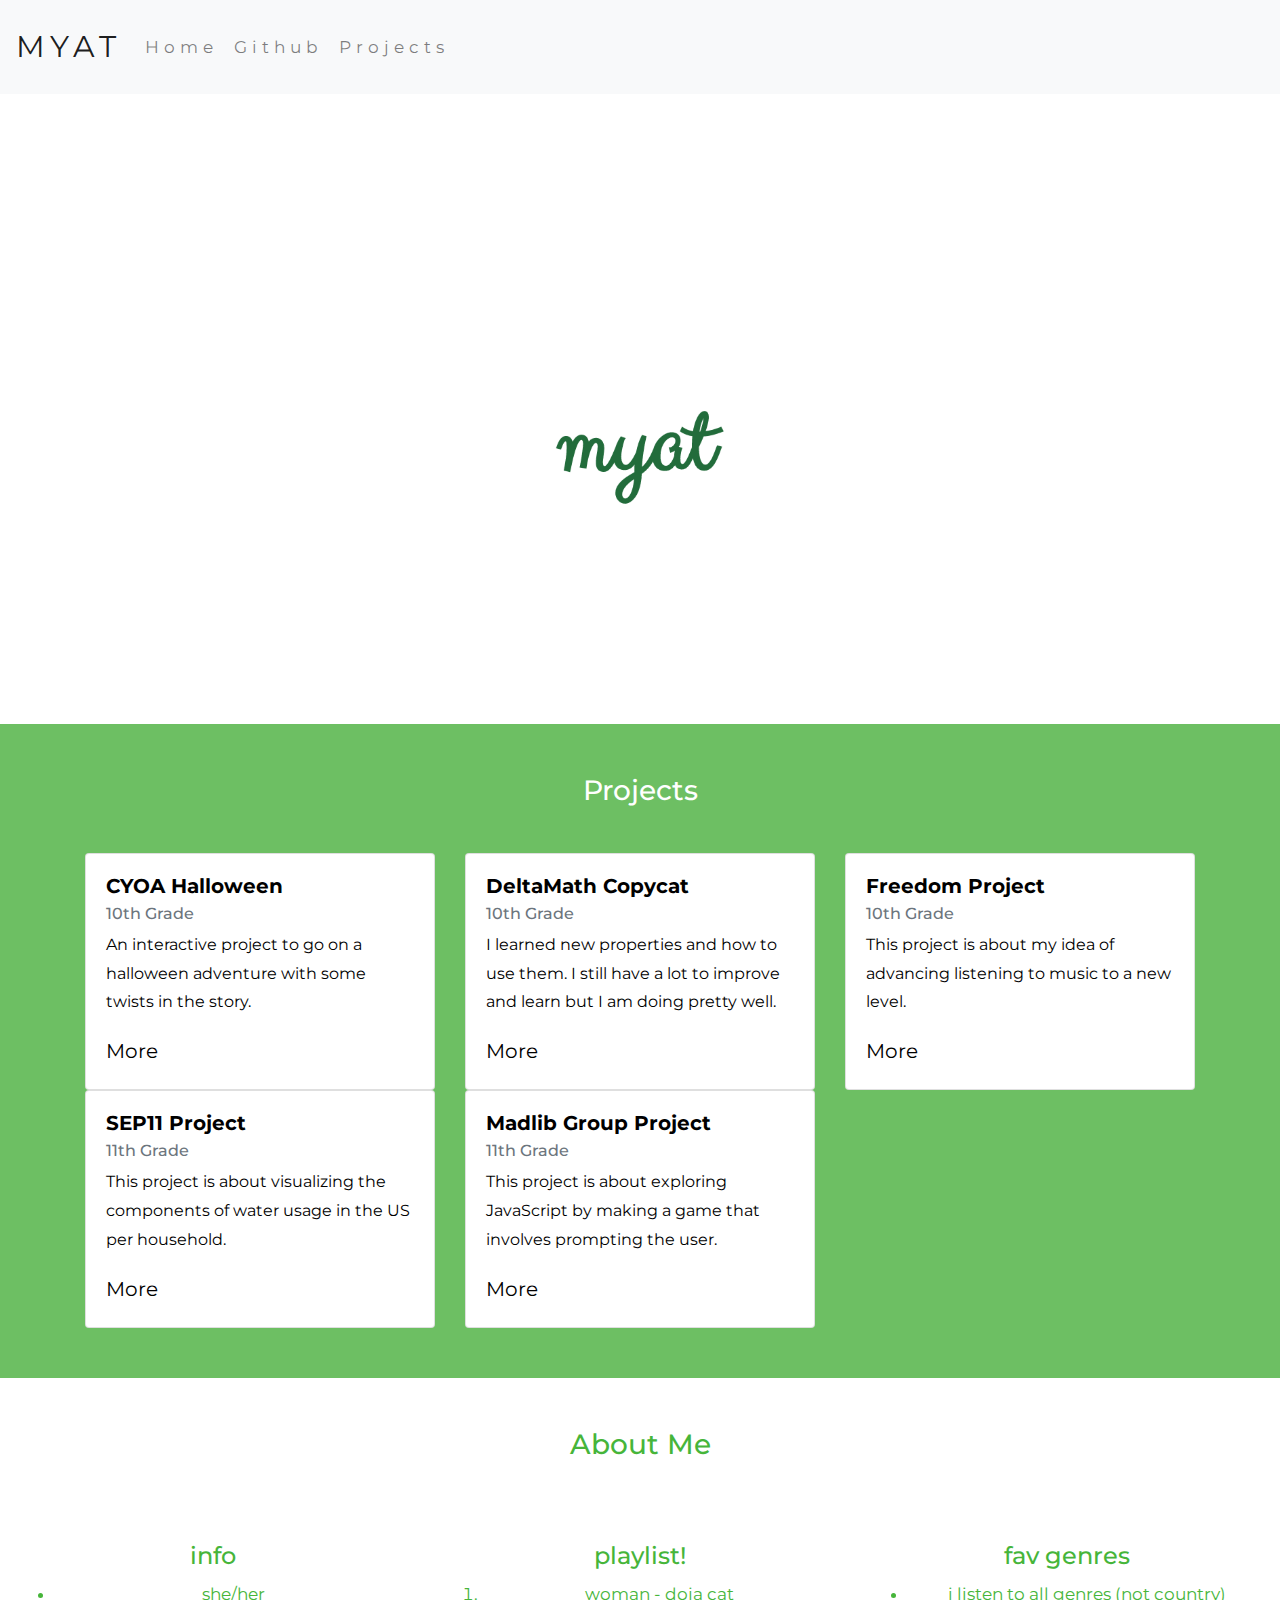
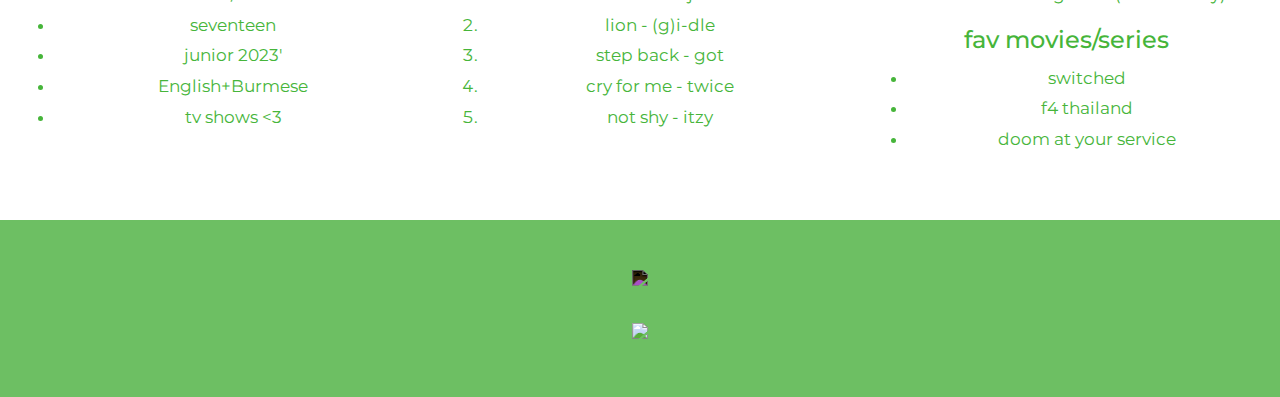
==== index.html @ e3eadd00 "Update index.html" ====
<!DOCTYPE html>
<html lang="en">

<head>
    <title class="owner-name">#</title>
    <meta charset="utf-8">
    <meta name="viewport" content="width=device-width, initial-scale=1">
    <link rel="stylesheet" href="https://stackpath.bootstrapcdn.com/bootstrap/4.3.1/css/bootstrap.min.css">
    <link href="https://fonts.googleapis.com/css?family=Montserrat" rel="stylesheet">
    <link rel="stylesheet" href="style.css" type="text/css">
    <script src="https://code.jquery.com/jquery-3.3.1.slim.min.js"></script>
    <script src="https://cdnjs.cloudflare.com/ajax/libs/popper.js/1.14.7/umd/popper.min.js"></script>
    <script src="https://stackpath.bootstrapcdn.com/bootstrap/4.3.1/js/bootstrap.min.js"></script>

</head>

<body>

    <!-- Navbar -->

    <nav class="navbar navbar-expand-lg navbar-light bg-light">
        <a class="navbar-brand owner-name" href="#"></a>
        <button class="navbar-toggler" type="button" data-toggle="collapse" data-target="#navbarSupportedContent" aria-controls="navbarSupportedContent" aria-expanded="false" aria-label="Toggle navigation">
            <span class="navbar-toggler-icon"></span>
        </button>

        <div class="collapse navbar-collapse" id="navbarSupportedContent">
            <ul class="navbar-nav mr-auto">
                <li class="nav-item">
                    <a class="nav-link" href="index.html">Home</a>
                </li>
                <li class="nav-item">
                    <a class="nav-link" href="#" id="github" target="_blank">Github</a>
                </li>
                <li class="nav-item">
                    <a class="nav-link" href="#projects">Projects</a>
                </li>
            </ul>
        </div>
    </nav>

    <!-- First Container -->
    <div class="con container-fluid bg-1 text-center">
        <!--<h1 class="margin">Name</h1>-->
        <img src="img/logo.png" class="img-fluid" alt="Logo" id="logo">
    </div>

    <!-- Second Container -->
    <div class="container-fluid bg-2 text-center" id="projects">
        <h3 class="margin">Projects</h3>
        
        <div class="container">
            <div class="row">
                
                
                 
                <div class="col-sm-4">
                    <div class="card">
                        <div class="card-body">
                            <h5 class="card-title">CYOA Halloween</h5>
                            <h6 class="card-subtitle mb-2 text-muted">10th Grade</h6>
                            <p class="card-text">An interactive project to go on a halloween adventure with some twists in the story.</p>
                            <a href="projects/cyoa.html" class="card-link">More</a>
                        </div>
                    </div>
                </div>
                
                
 
                <div class="col-sm-4">
                    <div class="card">
                        <div class="card-body">
                            <h5 class="card-title">DeltaMath Copycat</h5>
                            <h6 class="card-subtitle mb-2 text-muted">10th Grade</h6>
                            <p class="card-text">I learned new properties and how to use them. I still have a lot to improve and learn but I am doing pretty well.</p>
                            <a href="projects/deltamathcc.html" class="card-link">More</a>
                        </div>
                    </div>
                </div>
                
                
                
                 <div class="col-sm-4">
                    <div class="card">
                        <div class="card-body">
                            <h5 class="card-title">Freedom Project</h5>
                            <h6 class="card-subtitle mb-2 text-muted">10th Grade</h6>
                            <p class="card-text">This project is about my idea of advancing listening to music to a new level.</p>
                            <a href="projects/fdp.html" class="card-link">More</a>
                        </div>
                    </div>
                </div>
                
                <div class="col-sm-4">
                    <div class="card">
                        <div class="card-body">
                            <h5 class="card-title">SEP11 Project</h5>
                            <h6 class="card-subtitle mb-2 text-muted">11th Grade</h6>
                            <p class="card-text">This project is about visualizing the components of water usage in the US per household.</p>
                            <a href="projects/sep11-fp.html" class="card-link">More</a>
                        </div>
                    </div>
                </div>
                
                <div class="col-sm-4">
                    <div class="card">
                        <div class="card-body">
                            <h5 class="card-title">Madlib Group Project</h5>
                            <h6 class="card-subtitle mb-2 text-muted">11th Grade</h6>
                            <p class="card-text">This project is about exploring JavaScript by making a game that involves prompting the user.</p>
                            <a href="https://github.com/hstatsep-students/madlib-cc-jan-myat-tarek-madlib" class="card-link">More</a>
                        </div>
                    </div>
                </div>


                
            </div>
        </div>
        </a>
    </div>

    <!-- Third Container (Grid) -->
    <div class="container-fluid bg-3 text-center">
        <h3 class="margin">About Me</h3><br>
        <div class="row">
            <div class="col-sm-4">
                <h4>info</h4>
                <ul><li>she/her</li>
                <li>seventeen</li>
                <li>junior 2023'</li>
                <li>English+Burmese</li>
                <li>tv shows <3</li>
                </ul>
            </div>
            <div class="col-sm-4">
                <h4>playlist!</h4>
                <ol><li>woman - doja cat</li>
                <li>lion - (g)i-dle</li>
                <li>step back - got</li>
                <li>cry for me - twice</li>
                <li>not shy - itzy</li>
                
                </ol>
            </div>
            <div class="col-sm-4">
                <h4>fav genres</h4>
                <ul>
                <li>i listen to all genres (not country)</li>
                </ul>
            <h4>fav movies/series</h4>
            <ul>
                <li>switched</li>
                <li>f4 thailand</li>
                <li>doom at your service</li>
            
            </ul>
                
                
            </div>
        </div>
    </div>

    <!-- Footer -->
    <footer class="container-fluid bg-4 text-center">
        <a href="#" target="_blank" id="fork"><img src="img/fork.png"></a><br>
        <a href="https://hstatsep.github.io" target="_blank"><img src="https://hstatsep.github.io/img/hstatsep-logo-small.png" id="sep"></a>
    </footer>


    <script src="script.js"></script>
</body>

</html>
---- style.css ----
html, body {
    height: 100%;
}

body {
    font: 20px Montserrat, sans-serif;
    line-height: 1.8;
    color: #a98e8e;
}

p {
    font-size: 16px;
}

.container {
    color: white;
    background-color: #6dbf63;
}


a{
    color: black;
}
    a:hover {
    color: green;
}

#logo{
    max-height: 300px;
}

#imgg {
    position: absolute;
    right: 198px;
    bottom: 208px; 
}

#fork img{
    height: 25px;
    margin-bottom: 25px;
    filter: invert(1);
}

#sep {
    height: 75px;
}

.margin {
    margin-bottom: 45px;
}

.bg-1 {
    background-image: url(https://i.pinimg.com/564x/55/d0/e9/55d0e94e10cbed8e68897b854dfe41ae.jpg);
    background-repeat: no-repeat;
    background-size: 1250px;
    background-position: center;
    color: #a98e8e;
}

.bg-2 {
    background-color: #6dbf63; /* Blue */
    color: #ffffff;
}

.card {
    color: black;
    text-align: left;
}

.card-title {
    font-weight: 700;
}

.bg-3 {
    background-color: #ffffff; /* Black */
    color: #46b53a;
}

.bg-4 {
    background-color: #6dbf63; /* Dark Gray */
    color: #ffffff;
}

.container-fluid {
    padding-top: 50px;
    padding-bottom: 50px;
}

.con {
    padding-top: 300px;
    padding-bottom: 200px;
}

.navbar {
    padding-top: 15px;
    padding-bottom: 15px;
    border: 0;
    border-radius: 0;
    margin-bottom: 0;
    font-size: 14px;
    letter-spacing: 5px;

 
    
}

.navbar-nav li a:hover {
    color: #46b53a !important;
}

.img-fluid{
    height: 130px;
    /*position: absolute;*/
    right: 660px;
    bottom: 360px;
    
}

.owner-name{
    font-size: 30px;
}

li {
    font-size: 17px;
}
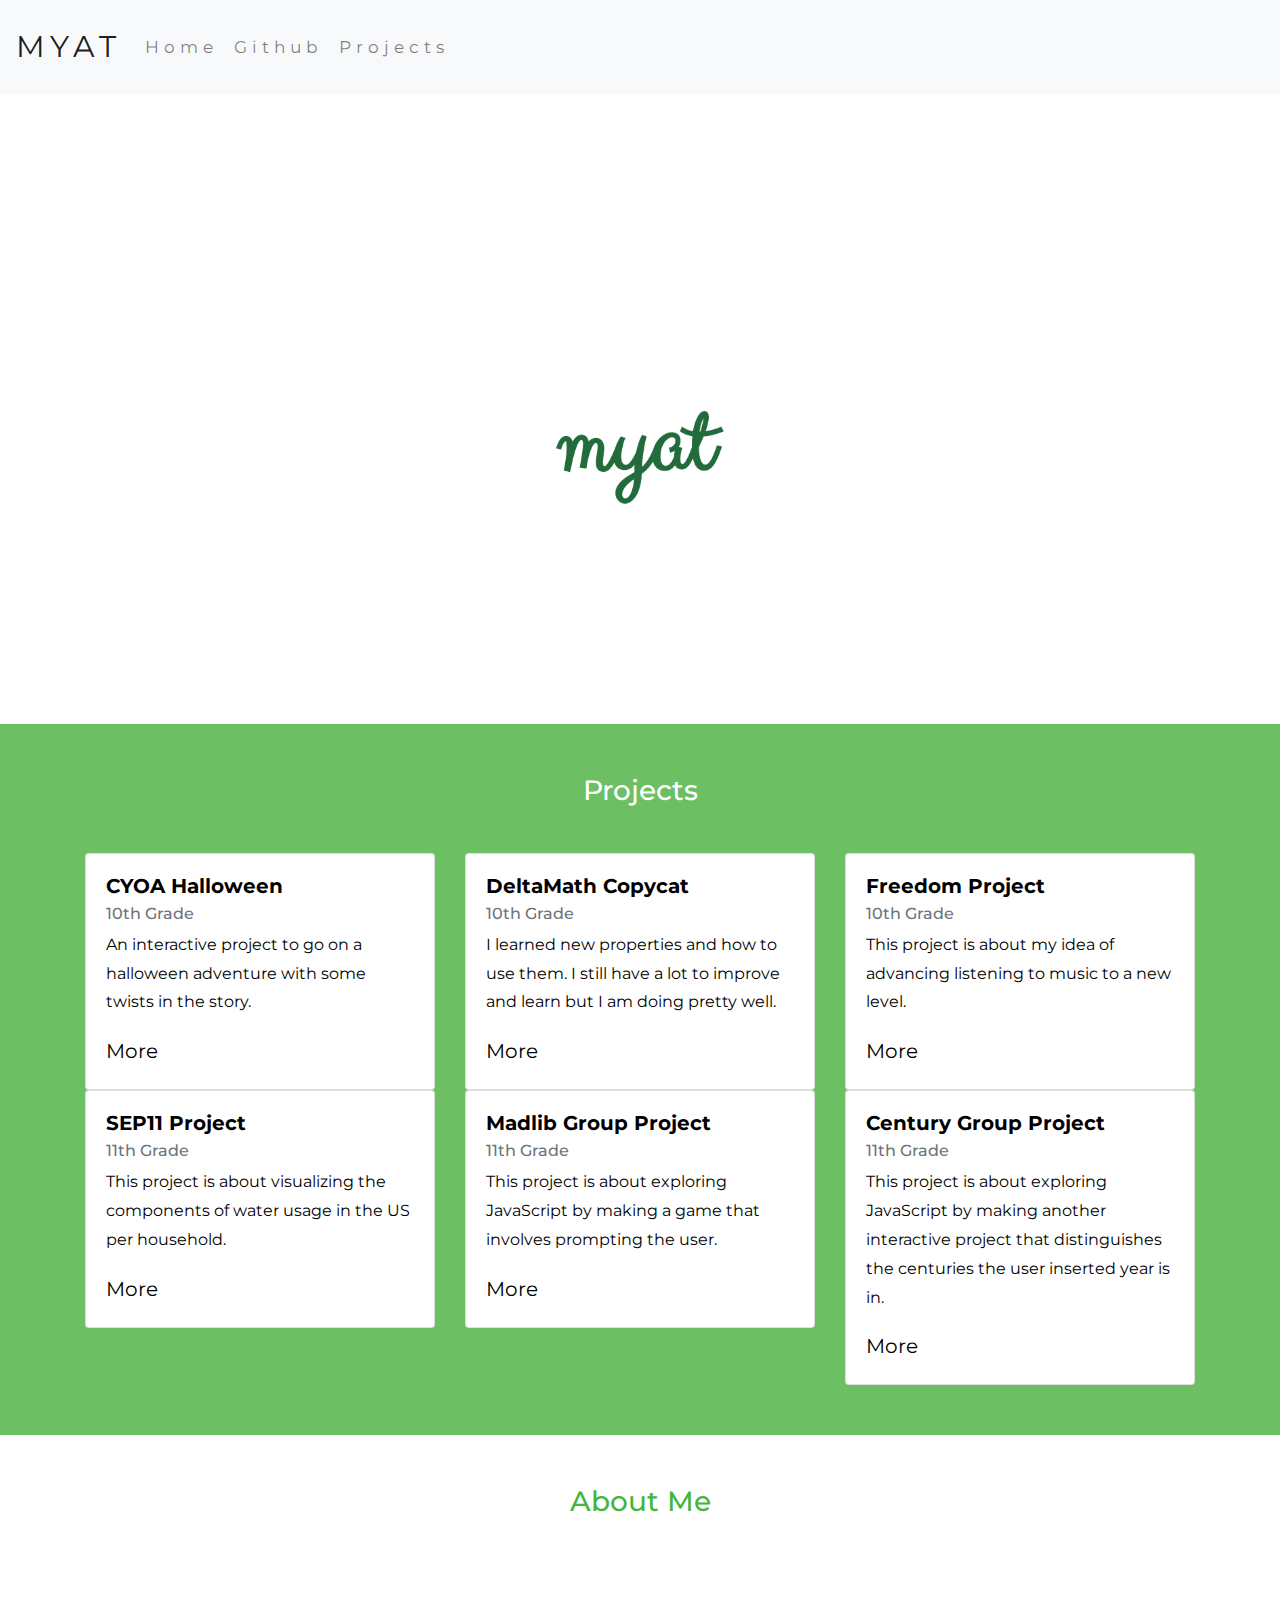
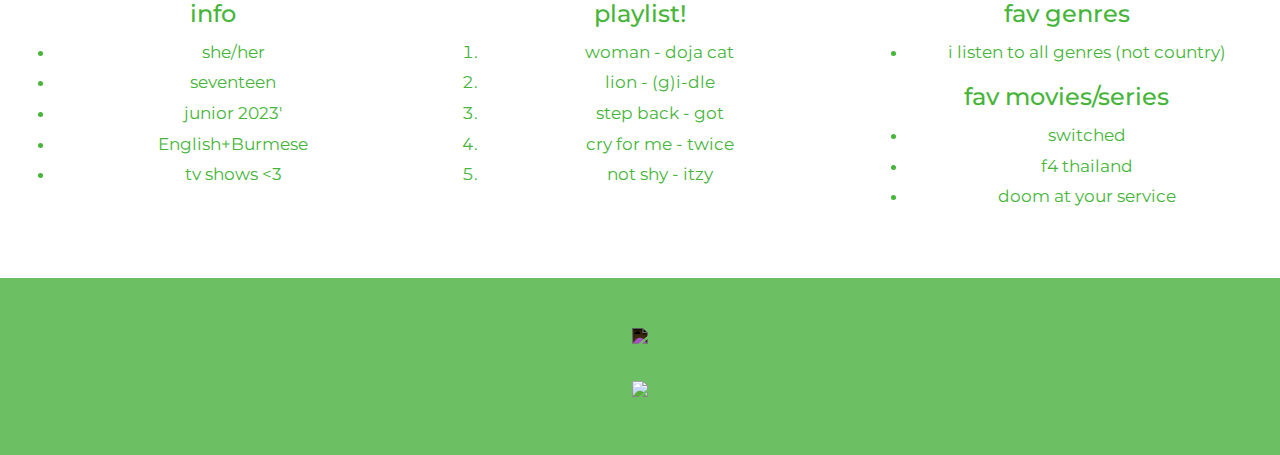
==== commit bd5f14f1: "Update index.html" ====
--- a/index.html
+++ b/index.html
@@ -108,7 +108,19 @@
                             <h5 class="card-title">Madlib Group Project</h5>
                             <h6 class="card-subtitle mb-2 text-muted">11th Grade</h6>
                             <p class="card-text">This project is about exploring JavaScript by making a game that involves prompting the user.</p>
-                            <a href="https://github.com/hstatsep-students/madlib-cc-jan-myat-tarek-madlib" class="card-link">More</a>
+                            <a href="https://jsbin.com/jineromero/edit?html,js,output" class="card-link">More</a>
+                        </div>
+                    </div>
+                </div>
+
+
+                <div class="col-sm-4">
+                    <div class="card">
+                        <div class="card-body">
+                            <h5 class="card-title">Century Group Project</h5>
+                            <h6 class="card-subtitle mb-2 text-muted">11th Grade</h6>
+                            <p class="card-text">This project is about exploring JavaScript by making another interactive project that distinguishes the centuries the user inserted year is in.</p>
+                            <a href="https://jsbin.com/vudacuyinu/edit?html,js,output" class="card-link">More</a>
                         </div>
                     </div>
                 </div>
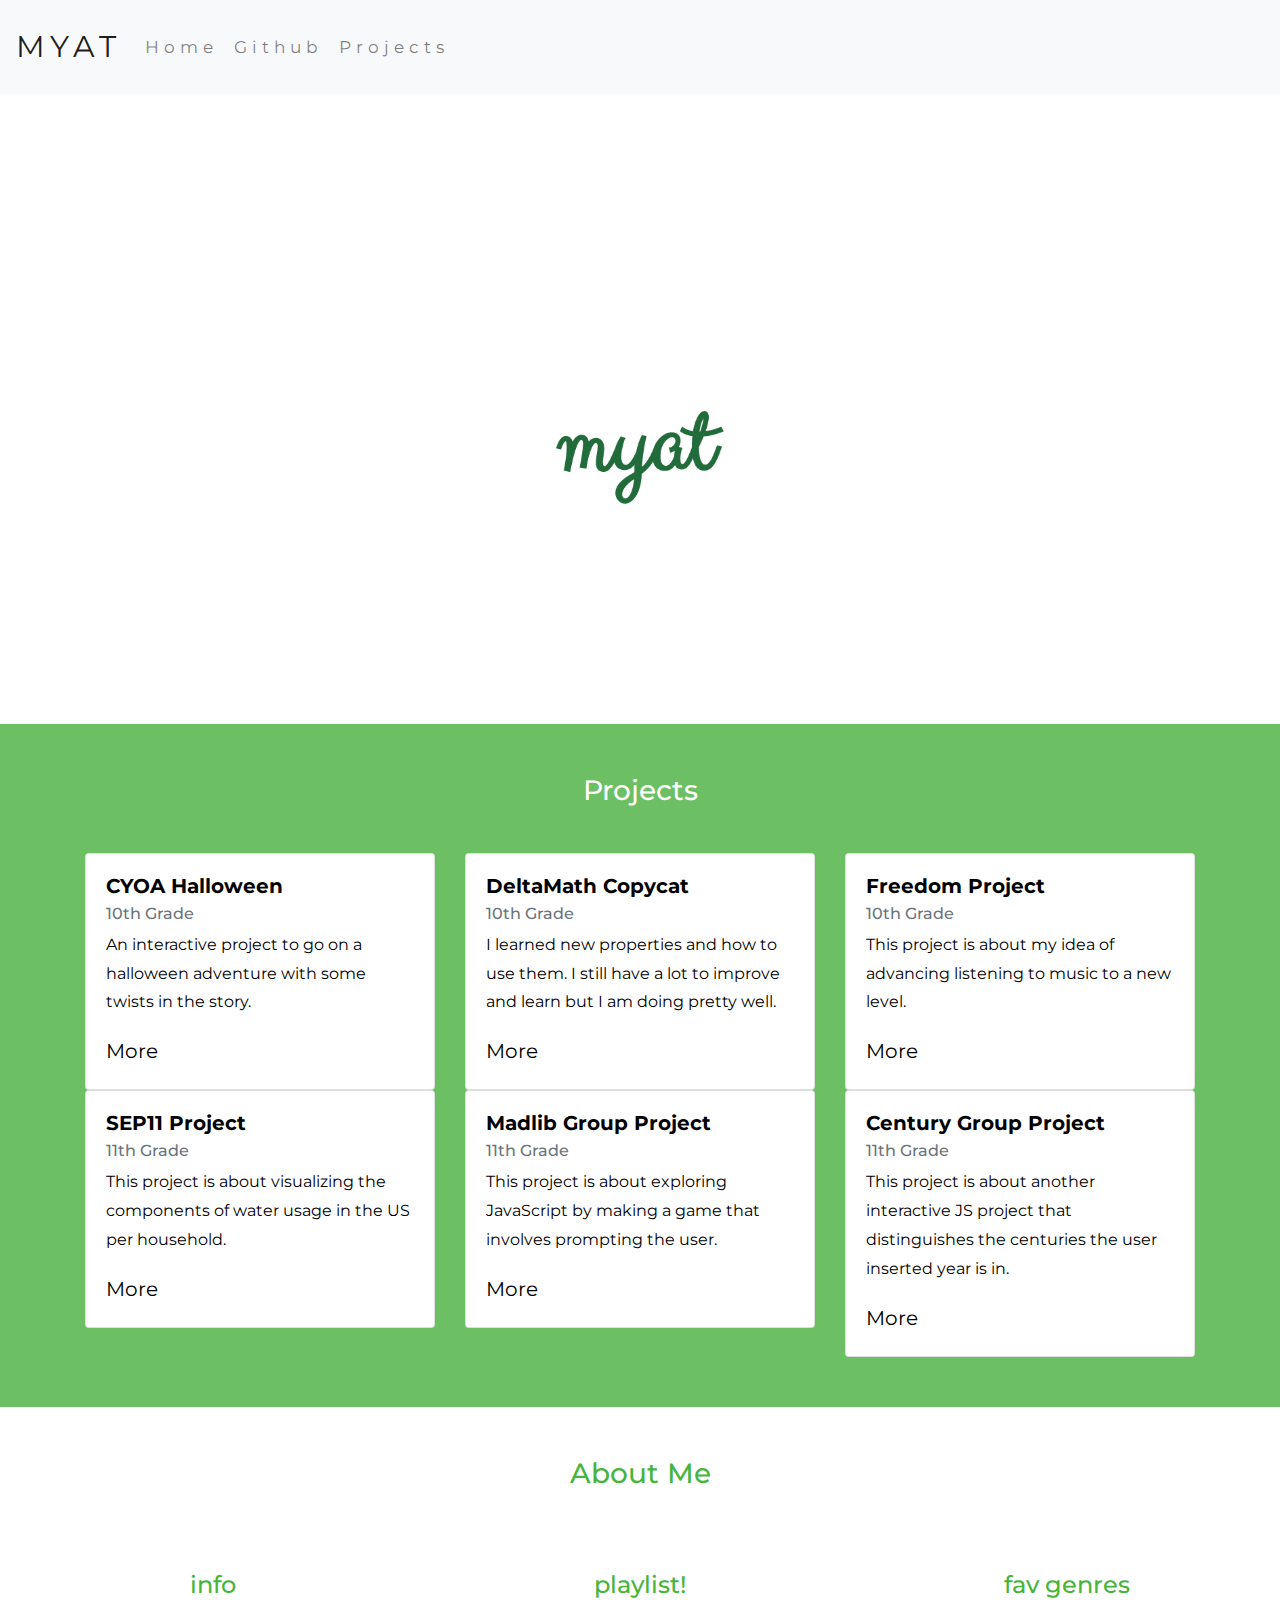
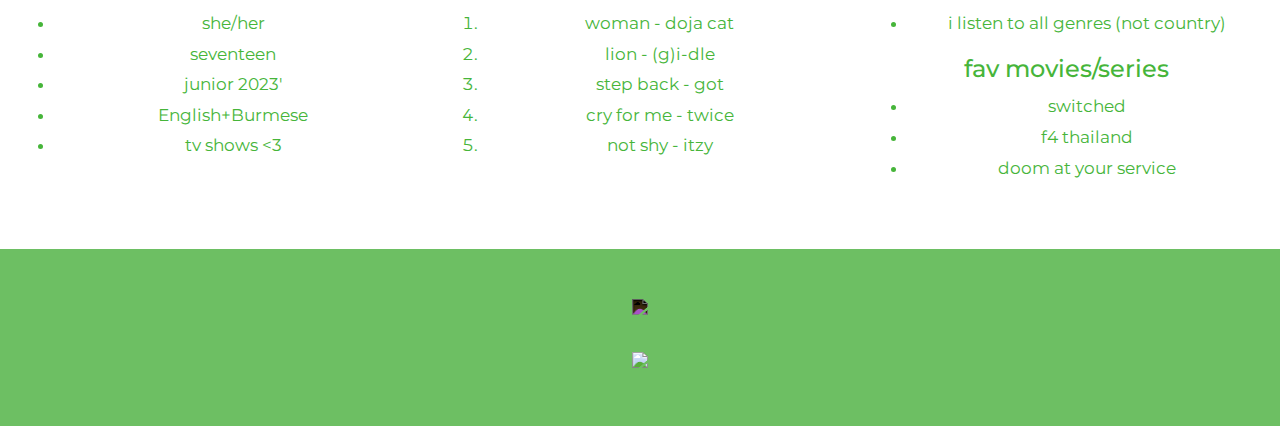
==== commit 4e54d98d: "Update index.html" ====
--- a/index.html
+++ b/index.html
@@ -119,7 +119,7 @@
                         <div class="card-body">
                             <h5 class="card-title">Century Group Project</h5>
                             <h6 class="card-subtitle mb-2 text-muted">11th Grade</h6>
-                            <p class="card-text">This project is about exploring JavaScript by making another interactive project that distinguishes the centuries the user inserted year is in.</p>
+                            <p class="card-text">This project is about another interactive JS project that distinguishes the centuries the user inserted year is in.</p>
                             <a href="https://jsbin.com/vudacuyinu/edit?html,js,output" class="card-link">More</a>
                         </div>
                     </div>
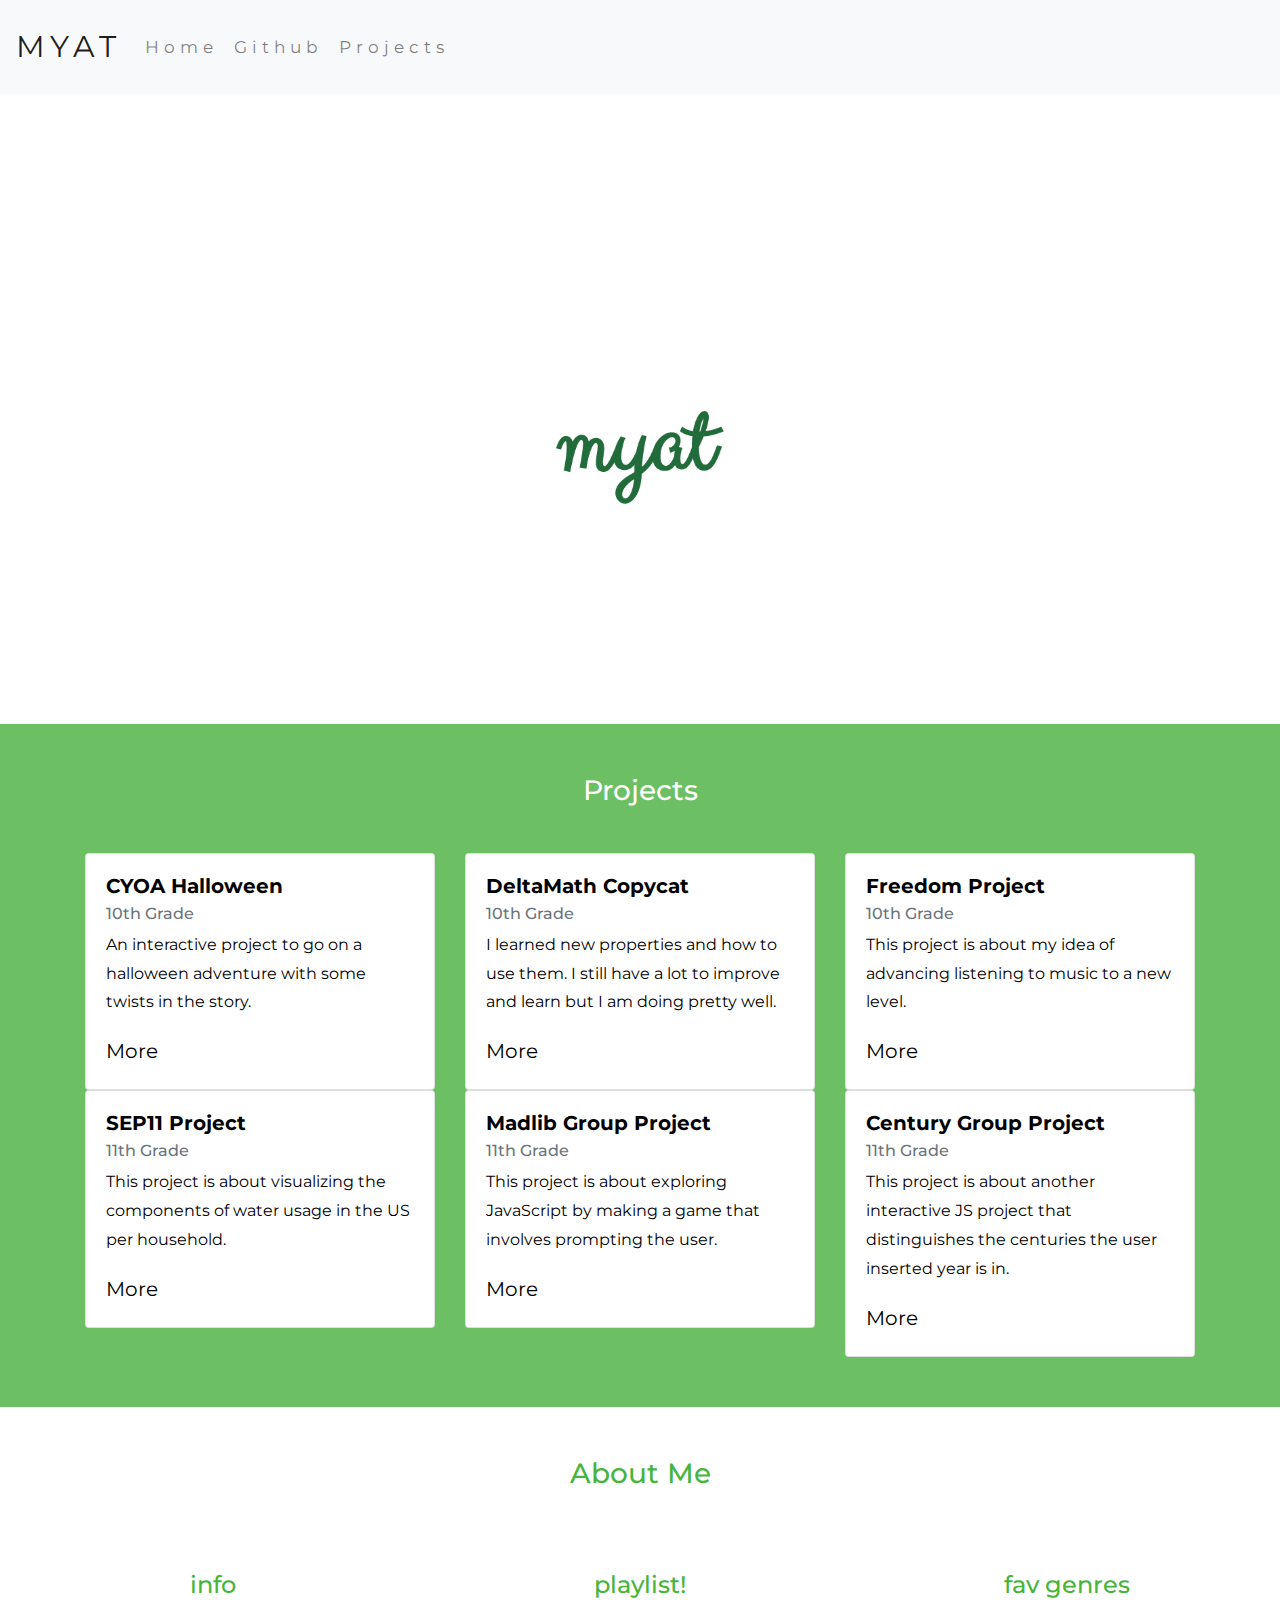
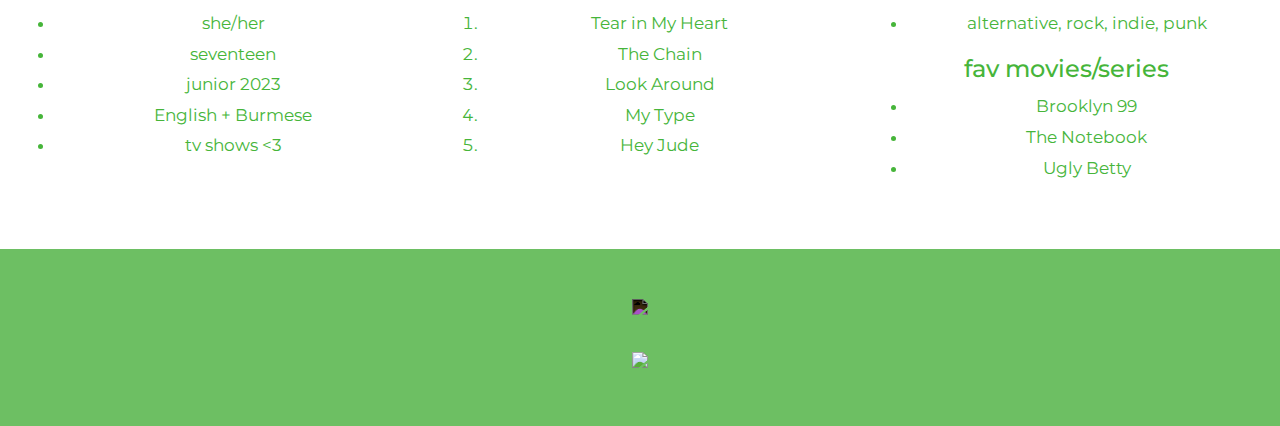
==== commit faba9167: "Update index.html" ====
--- a/index.html
+++ b/index.html
@@ -140,31 +140,31 @@
                 <h4>info</h4>
                 <ul><li>she/her</li>
                 <li>seventeen</li>
-                <li>junior 2023'</li>
-                <li>English+Burmese</li>
+                <li>junior 2023</li>
+                <li>English + Burmese</li>
                 <li>tv shows <3</li>
                 </ul>
             </div>
             <div class="col-sm-4">
                 <h4>playlist!</h4>
-                <ol><li>woman - doja cat</li>
-                <li>lion - (g)i-dle</li>
-                <li>step back - got</li>
-                <li>cry for me - twice</li>
-                <li>not shy - itzy</li>
+                <ol><li>Tear in My Heart</li>
+                <li>The Chain</li>
+                <li>Look Around</li>
+                <li>My Type</li>
+                <li>Hey Jude</li>
                 
                 </ol>
             </div>
             <div class="col-sm-4">
                 <h4>fav genres</h4>
                 <ul>
-                <li>i listen to all genres (not country)</li>
+                <li>alternative, rock, indie, punk</li>
                 </ul>
             <h4>fav movies/series</h4>
             <ul>
-                <li>switched</li>
-                <li>f4 thailand</li>
-                <li>doom at your service</li>
+                <li>Brooklyn 99</li>
+                <li>The Notebook</li>
+                <li>Ugly Betty</li>
             
             </ul>
                 
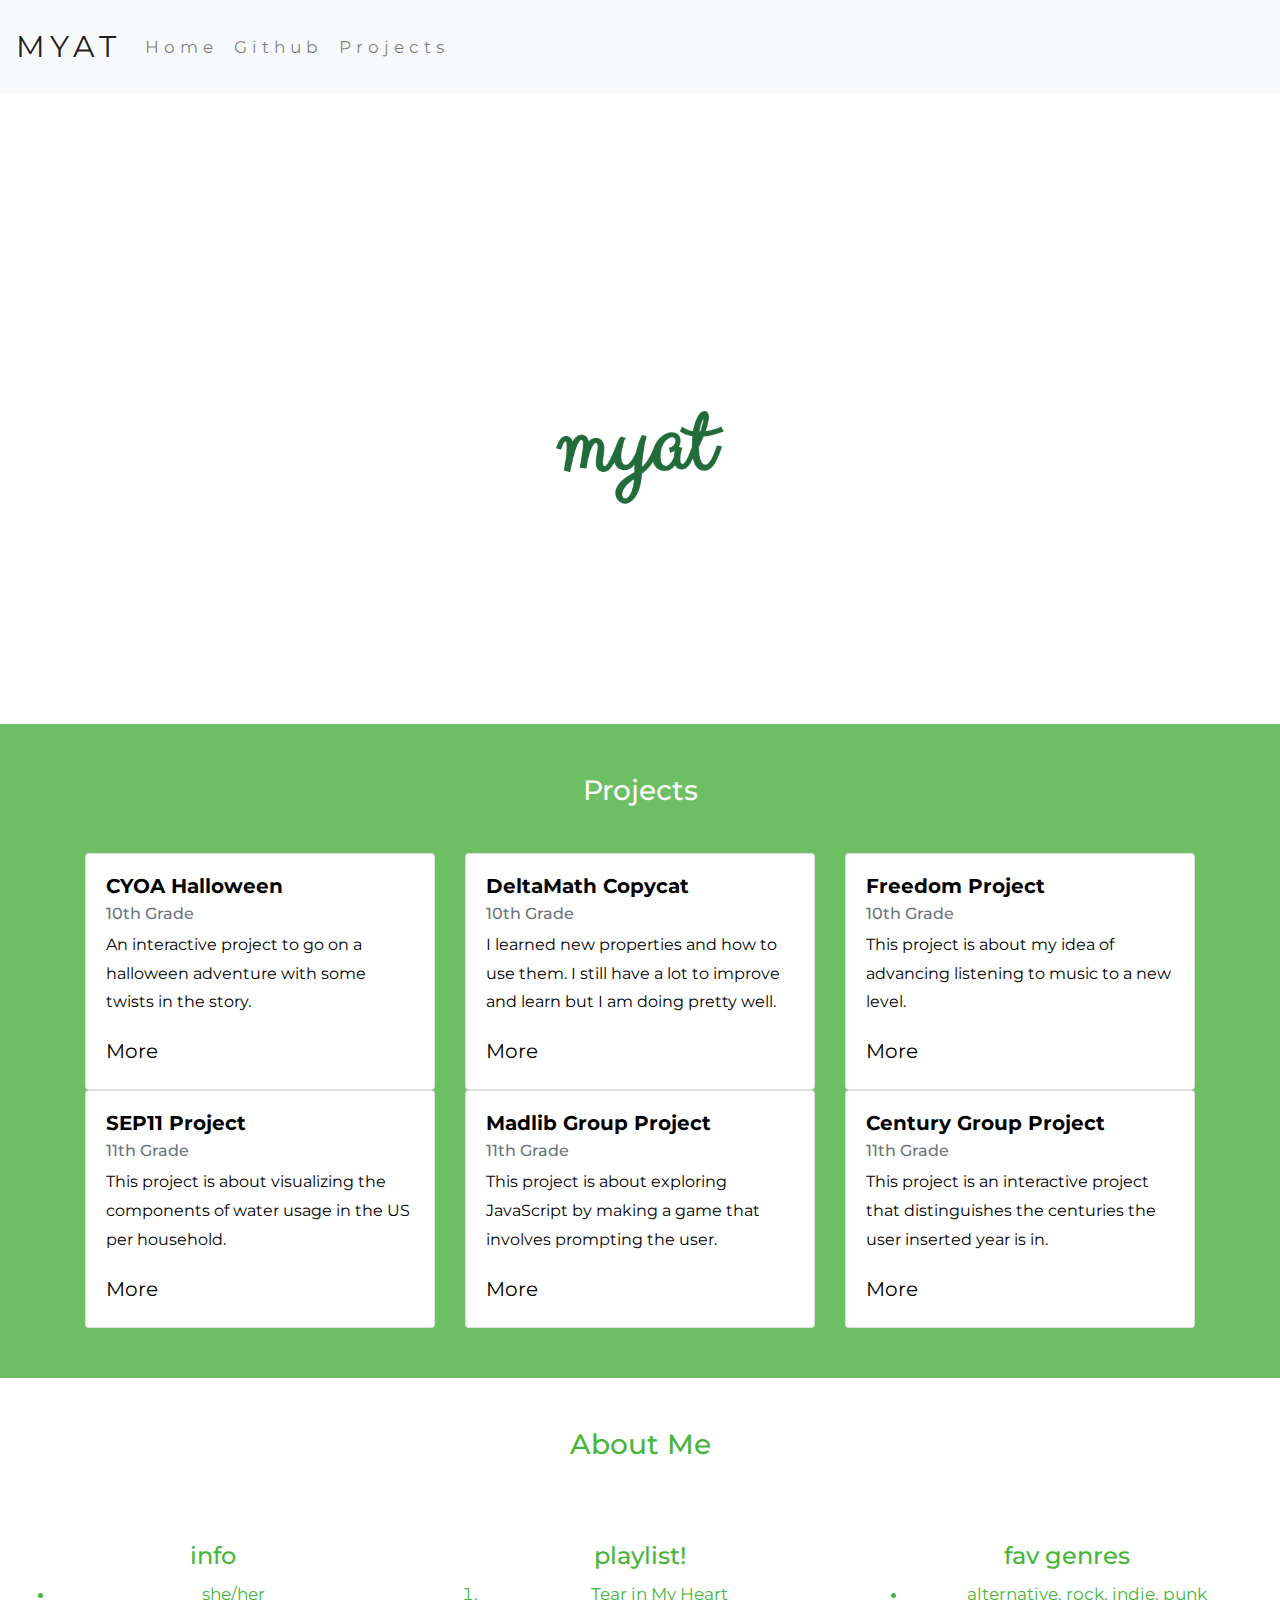
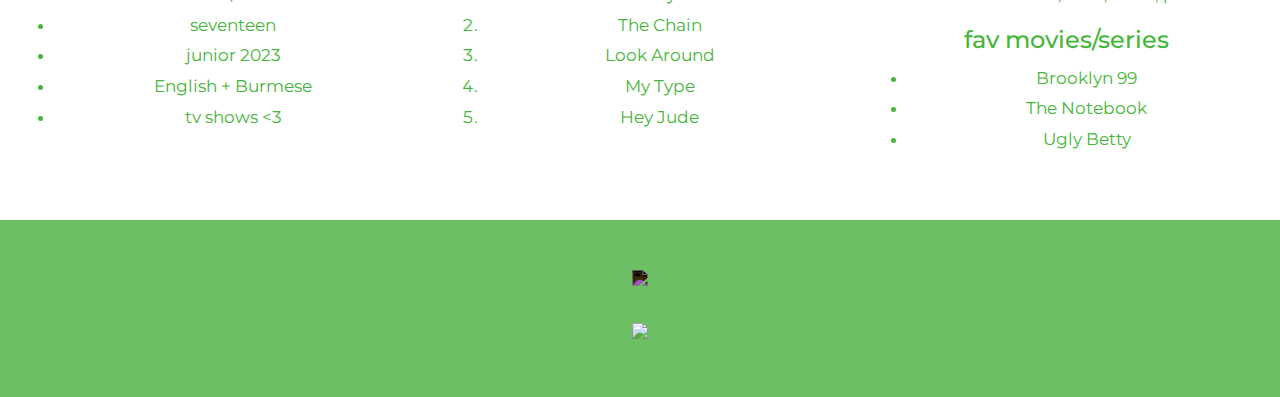
==== commit 3dea5e7d: "Update index.html" ====
--- a/index.html
+++ b/index.html
@@ -119,7 +119,7 @@
                         <div class="card-body">
                             <h5 class="card-title">Century Group Project</h5>
                             <h6 class="card-subtitle mb-2 text-muted">11th Grade</h6>
-                            <p class="card-text">This project is about another interactive JS project that distinguishes the centuries the user inserted year is in.</p>
+                            <p class="card-text">This project is an interactive project that distinguishes the centuries the user inserted year is in.</p>
                             <a href="https://jsbin.com/vudacuyinu/edit?html,js,output" class="card-link">More</a>
                         </div>
                     </div>
